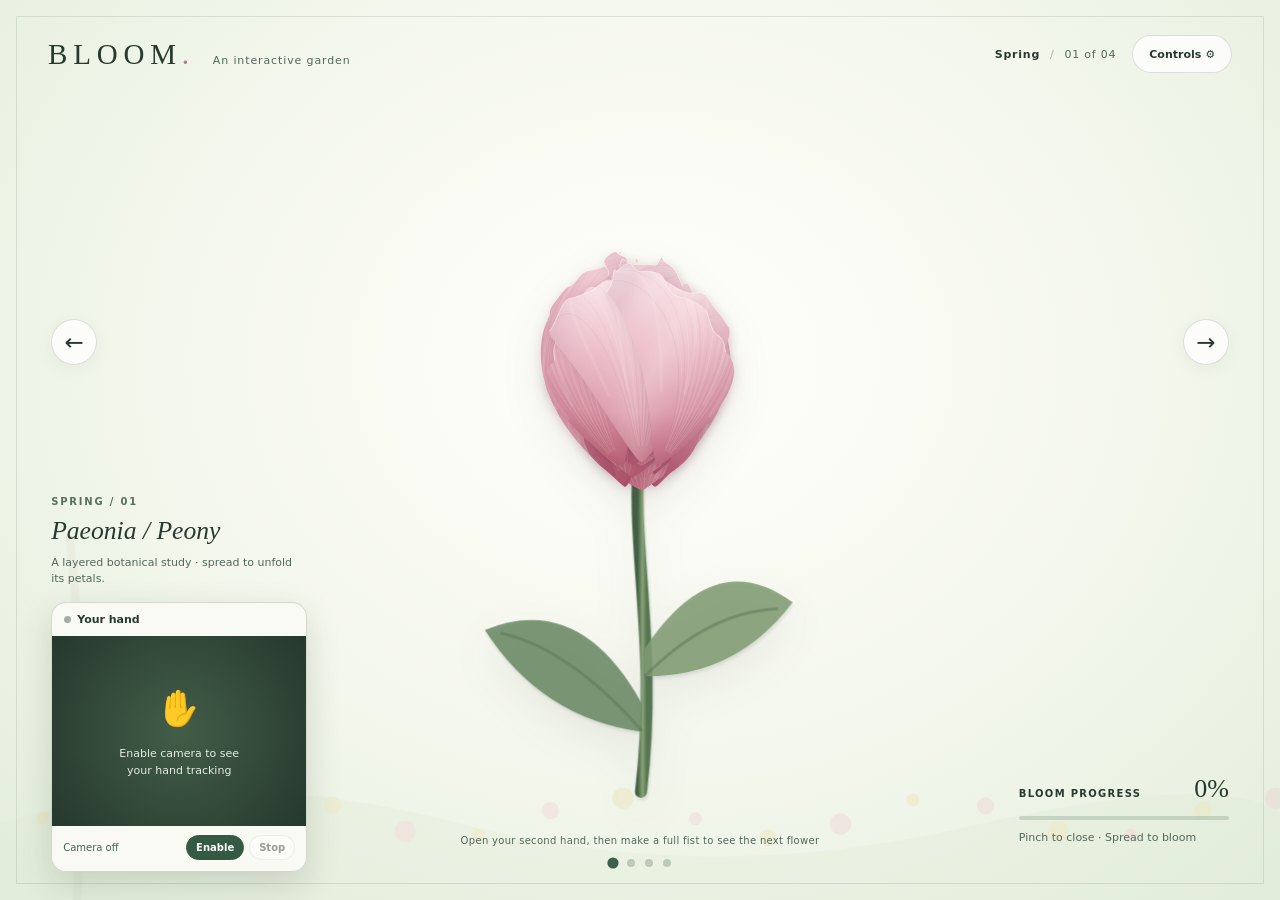
==== index.html @ 8f9ed09a "Initial commit: Bloom gesture garden" ====
<!doctype html>
<html lang="en">
<head>
  <meta charset="utf-8">
  <meta name="viewport" content="width=device-width,initial-scale=1">
  <meta name="theme-color" content="#f6f5ee">
  <title>BLOOM — A gesture garden</title>
  <link rel="stylesheet" href="style.css">
  <script src="script.js" defer></script>
  <script src="peony3d.js" defer></script>
</head>
<body>
<main class="app">
  <section class="stage spring" id="stage" aria-label="Interactive seasonal botanical garden">
    <svg class="landscape" id="landscape" viewBox="0 0 1200 900" preserveAspectRatio="xMidYMid slice" aria-hidden="true"></svg>
    <header class="toolbar">
      <div class="identity"><div class="brand">BLOOM<span>.</span></div><span class="brand-sub">An interactive garden</span></div>
      <nav class="toolbar-actions" aria-label="Garden controls">
        <div class="garden-count" aria-live="polite"><span id="headerSeason">Spring</span><span class="count-separator" aria-hidden="true">/</span><span id="flowerCount">01 of 04</span></div>
        <button class="button button-light" id="settingsBtn" type="button" aria-expanded="false" aria-controls="settingsPanel">Controls <span aria-hidden="true">⚙</span></button>
      </nav>
    </header>

    <div class="artwork" aria-live="off">
      <svg id="greenerySvg" viewBox="0 0 1000 740" aria-hidden="true"><defs><linearGradient id="greeneryGradient" x1="0" x2="1"><stop stop-color="#425f43"/><stop offset=".55" stop-color="#8aa47a"/><stop offset="1" stop-color="#547650"/></linearGradient></defs>        <g class="stem-art" aria-hidden="true">
          <path d="M500 358 C488 458 520 572 501 730" fill="none" stroke="url(#greeneryGradient)" stroke-width="13" stroke-linecap="round"/>
          <path d="M505 575 Q580 462 665 525 Q604 606 505 605Z" fill="#819b74" opacity=".88"/>
          <path d="M502 635 Q435 513 332 555 Q393 650 501 665Z" fill="#6d8c69" opacity=".9"/>
          <path d="M505 605 Q574 535 649 532 M502 664 Q424 575 349 558" stroke="#536f52" stroke-width="3" opacity=".45" fill="none"/>
        </g></svg>
      <canvas id="tulipCanvas" aria-label="Animated botanical tulip study"></canvas>
      <svg id="flowerSvg" viewBox="0 0 1000 740" role="img" aria-label="Animated illustrated flower placeholder">
        <defs>
          <radialGradient id="petal" cx="50%" cy="72%" r="82%"><stop offset="0" stop-color="#fff9f2"/><stop offset=".43" stop-color="var(--petal-mid,#f1b6ca)"/><stop offset="1" stop-color="var(--petal-edge,#b9759c)"/></radialGradient>
          <radialGradient id="center"><stop stop-color="#fff2ba"/><stop offset=".65" stop-color="#eab76a"/><stop offset="1" stop-color="#b77e4a"/></radialGradient>
          <linearGradient id="stemGreen" x1="0" x2="1" y1="0" y2="0"><stop stop-color="#526d48"/><stop offset=".52" stop-color="#81946c"/><stop offset="1" stop-color="#435e3f"/></linearGradient>
        </defs>

        <g transform="translate(500 365) scale(1.16) translate(-500 -365)">
          <g id="petalGroup"></g>
          <g id="core"><circle cx="500" cy="365" r="27" fill="url(#center)"/><g id="stamens"></g></g>
        </g>
      </svg>
    </div>

    <nav class="flower-navigation" aria-label="Browse flowers">
      <button class="flower-arrow previous" id="prevFlower" type="button" aria-label="Previous flower">&#8592;</button>
      <button class="flower-arrow next" id="nextFlower" type="button" aria-label="Next flower">&#8594;</button>
      <div class="flower-dots" id="flowerDots" aria-label="Choose a flower"></div>
      <p class="browse-hint">Open your second hand, then make a full fist to see the next flower</p>
    </nav>
    <div class="progress" aria-live="off"><div class="progress-heading"><span>Bloom progress</span><output id="amount" for="bloomRange">35%</output></div><div class="progress-track"><div class="progress-fill" id="progressFill" style="width:35%"></div></div><p>Pinch to close · Spread to bloom</p></div>
    <div class="season-atmosphere" id="stageNote">Spring / Fresh greens, soft breezes and early blooms.</div>

    <div class="camera-dock">
    <div class="flower-label"><div class="eyebrow" id="seasonPill">Spring / 01</div><h1 id="species">Paeonia / Peony</h1><p id="caption">A botanical bloom study that responds to your hand.</p></div>
    <section class="pip" id="cameraBox" aria-label="Camera preview">
      <div class="pip-header">
        <div class="pip-title"><span class="pip-indicator" id="pipIndicator"></span> Your hand</div>
      </div>
      <div class="preview" id="preview"><video id="webcam" muted autoplay playsinline></video><canvas id="overlay" width="320" height="240" aria-hidden="true"></canvas><div class="camera-placeholder" id="cameraPlaceholder"><span class="placeholder-symbol" aria-hidden="true">✋</span><span>Enable camera to see<br>your hand tracking</span></div></div>
      <div class="pip-footer"><span class="camera-status" id="cameraStatus" role="status">Camera off</span><div class="pip-buttons"><button class="button button-dark" id="cameraBtn" type="button">Enable</button><button class="button button-light" id="stopBtn" type="button" disabled>Stop</button></div></div>
    </section>
    </div>

    <aside class="settings-panel" id="settingsPanel" hidden aria-label="Garden controls">
      <div class="settings-heading"><h2>Garden controls</h2><button type="button" id="closeSettings" class="icon-button" aria-label="Close controls">×</button></div>
      <div class="settings-section"><div class="settings-row"><label for="bloomRange">Bloom manually</label><span id="sliderValue">35%</span></div><input id="bloomRange" type="range" min="0" max="100" step="1" value="35"><div class="range-ends"><span>Closed</span><span>Fully open</span></div><p>Use the slider when the camera is off. Your hand takes over while detected.</p></div>
      <div class="settings-section"><h3>Explore the garden</h3><p>Use the left and right arrows, swipe across the flower, or scroll horizontally on a trackpad. The garden changes seasons automatically as you browse.</p><p id="flower-fact"></p></div>
      <div class="settings-section"><h3>Bloom artwork</h3><p>Four botanical studies — peony, iris, classic red rose, and gardenia. Pinch or spread to explore their layered petals.</p><p class="asset-status" id="assetStatus">Preparing the peony…</p></div>
      <div class="settings-section"><h3>Hand controls</h3><p>The camera stays in the bottom-left corner, with the flower name above it. With two hands visible, use one to bloom. Show an open palm with your other hand, then close it into a fist to advance one flower. Reopen your palm to prepare the next change.</p></div>
      <p class="settings-note">Desktop-first prototype. Webcam access is opt-in. All four flowers are stylized, gesture-controlled Canvas illustrations. The flower artwork runs locally. Hand tracking uses MediaPipe and needs internet access to load.</p>
    </aside>
  </section>
</main>
</body>
</html>
---- style.css ----
:root{--ink:#283a30;--muted:#54675b;--accent:#3c604b;--paper:#f6f5ee;--line:rgba(53,77,61,.17)}
*{box-sizing:border-box}html,body{margin:0;min-height:100%;font-family:Inter,ui-sans-serif,system-ui,-apple-system,BlinkMacSystemFont,"Segoe UI",sans-serif;color:var(--ink)}body{background:var(--paper)}button,select,input{font:inherit}button{cursor:pointer}button:focus-visible,select:focus-visible,input:focus-visible{outline:3px solid #638a6c;outline-offset:3px}button:disabled{opacity:.48;cursor:not-allowed}p{margin:0;line-height:1.5}
.app{min-height:100svh}.stage{min-height:650px;height:100svh;position:relative;overflow:hidden;isolation:isolate;transition:background .5s}.stage:before{content:"";position:absolute;inset:16px;border:1px solid rgba(72,94,74,.14);pointer-events:none;z-index:3}.stage.spring{background:radial-gradient(ellipse at 51% 40%,#fffffa 0%,#f5f7ec 54%,#e5ecdc 100%)}.stage.summer{background:radial-gradient(ellipse at 51% 40%,#fffdf4 0%,#f8eed9 57%,#f0d9b6 100%)}.stage.autumn{background:radial-gradient(ellipse at 51% 40%,#fffaf2 0%,#f6e9dc 56%,#e7d0bd 100%)}.stage.winter{background:radial-gradient(ellipse at 51% 40%,#fff 0%,#f0f6f8 56%,#dce9ef 100%)}.landscape{position:absolute;inset:0;width:100%;height:100%;pointer-events:none;opacity:.55;z-index:0}
.toolbar{position:absolute;z-index:6;top:35px;left:48px;right:48px;display:flex;align-items:center;justify-content:space-between;gap:24px}.identity{display:flex;align-items:baseline;gap:18px}.brand{font:normal 29px Georgia,serif;letter-spacing:.2em}.brand span{color:#bb7691}.brand-sub{font-size:11px;letter-spacing:.08em;color:var(--muted)}.toolbar-actions{display:flex;align-items:center;gap:9px}.control-label{font-size:10px;font-weight:700;text-transform:uppercase;letter-spacing:.14em;color:var(--muted);margin-left:8px}.toolbar select{max-width:150px;padding:9px 28px 9px 12px;border:1px solid var(--line);border-radius:999px;background:rgba(255,255,255,.73);color:var(--ink);font-size:12px}.button{border:1px solid var(--line);border-radius:999px;padding:9px 13px;font-size:11px;font-weight:650;white-space:nowrap}.button-light{background:rgba(255,255,255,.76);color:var(--ink)}.button-dark{background:#355a43;border-color:#355a43;color:white}.button:hover:not(:disabled){filter:brightness(.96)}
.artwork{position:absolute;z-index:1;inset:12% 11% 9%;pointer-events:none;filter:drop-shadow(0 17px 20px rgba(61,53,55,.08))}.artwork svg{position:absolute;inset:0;width:100%;height:100%;object-fit:contain}.flower-label{position:absolute;z-index:4;left:clamp(30px,4vw,68px);bottom:clamp(37px,6vh,78px);max-width:390px;pointer-events:none}.eyebrow{font-size:10px;letter-spacing:.18em;text-transform:uppercase;font-weight:700;color:#58705e}.flower-label h1{font:italic clamp(25px,2.7vw,40px)/1.2 Georgia,serif;margin:9px 0 8px}.flower-label p{font-size:11px;color:var(--muted);max-width:280px}.progress{position:absolute;z-index:4;right:clamp(30px,4vw,68px);bottom:clamp(40px,6vh,78px);width:210px;pointer-events:none}.progress-heading{display:flex;align-items:baseline;justify-content:space-between;gap:8px;font-size:10px;font-weight:700;text-transform:uppercase;letter-spacing:.13em}.progress-heading output{font:normal 26px Georgia,serif;letter-spacing:0}.progress-track{margin:12px 0 10px;height:4px;background:rgba(60,96,75,.2);border-radius:20px;overflow:hidden}.progress-fill{height:100%;background:#507a5c;transition:width .09s linear}.progress p{font-size:11px;color:var(--muted)}.season-atmosphere{position:absolute;z-index:2;top:105px;left:50%;transform:translateX(-50%);font-size:10px;color:var(--muted);letter-spacing:.08em;text-align:center;white-space:nowrap}
.pip{position:absolute;z-index:8;left:34px;bottom:205px;width:clamp(210px,20vw,292px);background:rgba(250,250,245,.96);border:1px solid rgba(55,81,60,.2);border-radius:15px;overflow:hidden;box-shadow:0 12px 34px rgba(38,56,43,.16);user-select:none}.pip-header{display:flex;align-items:center;justify-content:space-between;padding:10px 12px;cursor:default}.pip-title{display:flex;align-items:center;gap:6px;font-size:11px;font-weight:700}.pip-indicator{display:inline-block;width:7px;height:7px;border-radius:50%;background:#a6aea4}.pip.active .pip-indicator{background:#54a36c;box-shadow:0 0 0 3px rgba(84,163,108,.13)}.preview{position:relative;aspect-ratio:4/3;background:#26352c;overflow:hidden}.preview video,.preview canvas{position:absolute;inset:0;width:100%;height:100%;object-fit:cover;transform:scaleX(-1)}.preview canvas{z-index:2;pointer-events:none}.camera-placeholder{position:absolute;inset:0;z-index:3;display:flex;flex-direction:column;align-items:center;justify-content:center;gap:9px;color:#e3ece1;text-align:center;font-size:11px;line-height:1.6;background:radial-gradient(circle,#435d49,#25382c)}.placeholder-symbol{font-size:34px}.pip.active .camera-placeholder{display:none}.pip-footer{padding:9px 11px 11px;display:flex;align-items:center;justify-content:space-between;gap:8px}.camera-status{font-size:10px;color:#48634e;line-height:1.35;min-width:0;flex:1;overflow-wrap:anywhere}.pip-buttons{display:flex;gap:5px;align-items:center}.pip .button{font-size:10px;padding:6px 9px}
.settings-panel{position:absolute;z-index:10;top:98px;right:34px;width:min(360px,calc(100vw - 60px));max-height:calc(100svh - 125px);overflow:auto;border-radius:16px;background:rgba(252,251,247,.98);border:1px solid var(--line);box-shadow:0 16px 45px rgba(32,55,40,.18);padding:21px 22px}.settings-panel[hidden]{display:none}.settings-heading{display:flex;justify-content:space-between;align-items:center}.settings-heading h2{font:normal 24px Georgia,serif;margin:0}.icon-button{background:transparent;border:0;color:var(--ink);font-size:26px;line-height:1;padding:3px 6px}.settings-section{padding:20px 0;border-bottom:1px solid var(--line);display:grid;gap:11px}.settings-section h3,.settings-row label{margin:0;font-size:12px;font-weight:750}.settings-row{display:flex;justify-content:space-between;align-items:center}.settings-row span{font:normal 21px Georgia,serif;color:var(--accent)}.settings-section p,.settings-note{font-size:11px;line-height:1.6;color:var(--muted)}input[type=range]{width:100%;accent-color:#4d7758}.range-ends{display:flex;justify-content:space-between;font-size:10px;color:var(--muted)}.seasons,.flowers{display:grid;gap:6px}.seasons{grid-template-columns:repeat(4,1fr)}.flowers{grid-template-columns:1fr 1fr}.season-btn,.flower-btn{border:1px solid var(--line);background:#fff;border-radius:8px;padding:9px 5px;color:var(--ink);font-size:11px}.season-btn[aria-pressed=true],.flower-btn[aria-pressed=true]{border-color:#65836e;background:#e8f0e7}.flower-btn{text-align:left;padding:10px;font:normal 15px Georgia,serif}.flower-btn small{display:block;font:normal 10px system-ui;color:var(--muted);margin-top:4px}.settings-note{padding-top:16px}
@media(max-width:900px){.stage{min-height:610px}.toolbar{top:28px;left:30px;right:30px}.brand-sub,.control-label,.season-atmosphere{display:none}.artwork{inset:13% 5% 12%}.pip{width:205px;bottom:172px;left:25px}.progress{width:170px;right:30px}.flower-label{left:30px}}@media(max-height:730px){.pip{bottom:145px;width:210px}.flower-label,.progress{bottom:38px}.artwork{inset:15% 9% 11%}}@media(prefers-reduced-motion:reduce){*,*:before,*:after{transition:none!important;animation:none!important}}

/* v0.4: keep the entire flower in view, with breathing room around the petals. */
.artwork{inset:13% 10% 11%;}
.artwork svg{overflow:visible}
/* The flower's SVG transform is intentionally 1.16x instead of 1.62x:
   its fully-open petals fit inside the viewBox at 100% bloom. */

/* The header controls share a common baseline and have consistent spacing. */
.toolbar{align-items:center;gap:24px}
.toolbar-actions{display:flex;align-items:center;gap:16px;flex-shrink:0}
.nav-field{display:flex;align-items:center;gap:9px;min-height:38px}
.nav-field .control-label{margin:0;line-height:1}
.toolbar select{width:118px;max-width:none;min-height:38px;padding:8px 30px 8px 14px}
#settingsBtn{min-height:38px;padding:9px 16px}

/* The season is represented through the background palette; no floating
   description over the petals. Season context remains in the control panel. */
.season-atmosphere{display:none}

/* Slightly clearer seasonal atmosphere, while leaving the flower in focus. */
.stage.spring{background:radial-gradient(ellipse at 51% 40%,#fffffb 0%,#f4f7ed 52%,#e3eedc 100%)}
.stage.summer{background:radial-gradient(ellipse at 51% 40%,#fffdf6 0%,#faefd9 52%,#efd6a7 100%)}
.stage.autumn{background:radial-gradient(ellipse at 51% 40%,#fffaf5 0%,#f4e8dc 50%,#e5c7b5 100%)}
.stage.winter{background:radial-gradient(ellipse at 51% 40%,#fff 0%,#eef5f9 51%,#d4e5ed 100%)}

@media(max-width:900px){
  .toolbar-actions{gap:9px}
  .nav-field{gap:5px}
  .toolbar select{width:105px}
  .artwork{inset:16% 5% 12%}
}
@media(max-height:730px){.artwork{inset:17% 10% 13%}}

/* v0.5 — one continuous flower gallery; season changes automatically. */
.garden-count{display:flex;align-items:center;gap:10px;color:var(--muted);font-size:11px;letter-spacing:.07em;white-space:nowrap}
#headerSeason{font-weight:700;color:var(--ink)}.count-separator{color:#a0afa3}
.flower-navigation{position:absolute;inset:0;z-index:5;pointer-events:none}
.flower-arrow{position:absolute;top:48%;transform:translateY(-50%);width:46px;height:46px;border-radius:50%;border:1px solid var(--line);background:rgba(255,255,255,.78);color:var(--ink);font-size:23px;line-height:1;display:grid;place-items:center;pointer-events:auto;box-shadow:0 4px 18px rgba(41,56,42,.05);transition:background .2s,transform .2s}
.flower-arrow:hover{background:#fff;transform:translateY(-50%) scale(1.06)}
.flower-arrow.previous{left:clamp(22px,4vw,64px)}.flower-arrow.next{right:clamp(22px,4vw,64px)}
.flower-dots{position:absolute;bottom:33px;left:50%;transform:translateX(-50%);display:flex;align-items:center;gap:10px;pointer-events:auto}
.flower-dot{width:8px;height:8px;padding:0;border:0;border-radius:50%;background:rgba(62,94,71,.26);transition:background .2s,transform .2s}
.flower-dot[aria-current=true]{background:#3c604b;transform:scale(1.4)}.flower-dot:hover{background:#56755d}
.browse-hint{position:absolute;bottom:52px;left:50%;transform:translateX(-50%);color:var(--muted);font-size:10px;white-space:nowrap;letter-spacing:.03em}
.artwork{pointer-events:auto;touch-action:pan-y;cursor:grab}.artwork:active{cursor:grabbing}.artwork svg{pointer-events:none}
@media(max-width:900px){.flower-arrow{width:36px;height:36px;font-size:19px}.flower-arrow.previous{left:18px}.flower-arrow.next{right:18px}.browse-hint{display:none}}

/* v0.6: tulip canvas is an overlay, not an additional page panel. */
.artwork #tulipCanvas{position:absolute;inset:0;width:100%;height:100%;display:none;pointer-events:none;object-fit:contain}

/* Keep gallery arrows clear of the default bottom-left camera panel. */
.flower-arrow{top:38%}

/* Canvas peony shares the existing artwork area and preserves swipe gestures. */
.artwork #peonyCanvas{position:absolute;inset:0;width:100%;height:100%;display:none;pointer-events:none}

/* Shared botanical stem: visible behind all flower renderers. */
.artwork #greenerySvg{position:absolute;inset:0;width:100%;height:100%;pointer-events:none;overflow:visible;z-index:0}
.artwork #flowerSvg,.artwork #tulipCanvas,.artwork #peonyCanvas{z-index:1}
.artwork #greenerySvg .stem-art{filter:drop-shadow(1px 3px 2px rgba(42,72,48,.12))}

/* Keep the preview and its flower label together, clear of one another. */
.camera-dock{position:absolute;z-index:8;left:clamp(24px,4vw,64px);bottom:28px;width:clamp(230px,20vw,300px);display:grid;gap:14px}
.camera-dock .flower-label{position:static;max-width:none;width:100%;min-width:0}
.camera-dock .flower-label h1{font-size:clamp(22px,2vw,30px);overflow-wrap:break-word}
.camera-dock .pip{position:relative;inset:auto;width:100%;max-width:none;resize:none}
@media(max-width:900px){.camera-dock{left:24px;width:220px}.camera-dock .flower-label h1{font-size:22px}}
@media(max-height:730px){.stage{min-height:700px}.camera-dock{width:210px;bottom:26px;gap:12px}.camera-dock .flower-label h1{font-size:21px}}
/* Narrow screens reserve separate vertical space for artwork, camera and progress. */
@media(max-width:640px){
 .stage{min-height:1000px}
 .artwork{inset:110px 5% auto;height:340px}
 .camera-dock{left:24px;bottom:130px;width:230px;max-width:calc(100% - 48px)}
 .progress{left:24px;right:24px;bottom:55px;width:auto}
 .flower-dots{bottom:26px}
}
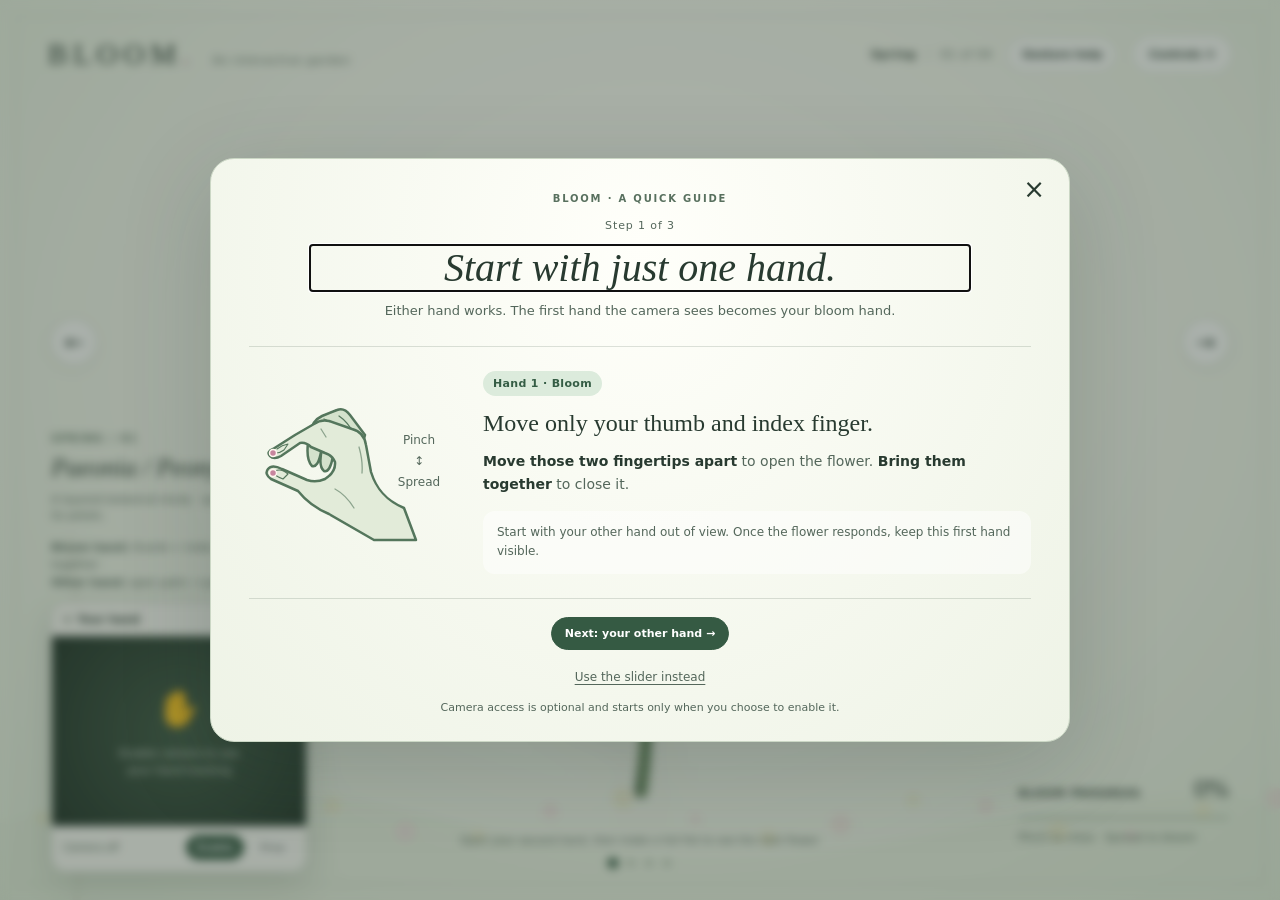
==== commit 35fe272b: "added an instruction overlay" ====
--- a/index.html
+++ b/index.html
@@ -8,6 +8,7 @@
   <link rel="stylesheet" href="style.css">
   <script src="script.js" defer></script>
   <script src="peony3d.js" defer></script>
+  <script src="welcome.js" defer></script>
 </head>
 <body>
 <main class="app">
@@ -17,6 +18,7 @@
       <div class="identity"><div class="brand">BLOOM<span>.</span></div><span class="brand-sub">An interactive garden</span></div>
       <nav class="toolbar-actions" aria-label="Garden controls">
         <div class="garden-count" aria-live="polite"><span id="headerSeason">Spring</span><span class="count-separator" aria-hidden="true">/</span><span id="flowerCount">01 of 04</span></div>
+        <button class="button button-light" id="gestureHelp" type="button">Gesture help</button>
         <button class="button button-light" id="settingsBtn" type="button" aria-expanded="false" aria-controls="settingsPanel">Controls <span aria-hidden="true">⚙</span></button>
       </nav>
     </header>
@@ -54,6 +56,7 @@
 
     <div class="camera-dock">
     <div class="flower-label"><div class="eyebrow" id="seasonPill">Spring / 01</div><h1 id="species">Paeonia / Peony</h1><p id="caption">A botanical bloom study that responds to your hand.</p></div>
+    <p class="camera-gesture-hint"><strong>Bloom hand:</strong> thumb + index apart ↔ together<br><strong>Other hand:</strong> open palm → pause → full fist</p>
     <section class="pip" id="cameraBox" aria-label="Camera preview">
       <div class="pip-header">
         <div class="pip-title"><span class="pip-indicator" id="pipIndicator"></span> Your hand</div>
@@ -73,5 +76,106 @@
     </aside>
   </section>
 </main>
+<dialog id="gestureGuide" class="gesture-guide" aria-labelledby="guideTitle">
+  <button class="icon-button guide-close" id="closeGuide" type="button" aria-label="Skip gesture tutorial">×</button>
+  <div class="guide-heading">
+    <p class="eyebrow">BLOOM · A quick guide</p>
+    <p class="guide-progress" id="guideProgress" aria-live="polite">Step 1 of 3</p>
+    <h2 id="guideTitle" tabindex="-1">Start with just one hand.</h2>
+    <p id="guideIntro">Either hand works. The first hand the camera sees becomes your bloom hand.</p>
+  </div>
+  <section class="guide-step" data-guide-step="0">
+    <div class="guide-demonstration"><svg class="gesture-drawing pinch-drawing" viewBox="0 0 210 145" aria-hidden="true">
+        <g class="hand-lines">
+          <!-- Curled fingers sit behind the index, as in the reference. -->
+          <path d="M61 35 Q62 21 73 16 L88 10 Q95 7 101 15 L116 35 L111 54 Z" fill="#d4e2cc"/>
+          <path d="M75 19 Q84 22 90 31 M90 16 Q99 22 105 34" fill="none" stroke-width="1.3"/>
+          <path d="M59 43 Q57 60 63 66 Q69 68 72 52 L73 49 Q69 66 75 71 Q81 73 84 56 L85 43 Z" fill="#d4e2cc"/>
+          <!-- One continuous contour keeps the fingers attached to the palm. -->
+          <path class="pinch-outline" d="M155 108 C136 100 127 88 122 72 L117 45 Q115 32 103 29 L80 21 Q72 19 65 24 L46 35 L24 49 Q17 52 21 56 Q25 60 32 56 L51 43 Q57 42 62 47 L76 53 Q83 55 86 62 Q87 72 76 79 Q67 83 58 80 L33 69 Q23 64 19 69 Q15 74 22 79 L49 91 Q61 106 80 114 L125 140 L167 140 Z"/>
+          <path d="M110 47 Q114 61 113 73 M86 89 Q97 95 105 108 M72 29 L77 37" fill="none" stroke-width="1.3" opacity=".6"/>
+          <g class="bloom-index">
+            <path d="M28 49 Q33 45 39 44 L35 50 Q31 53 27 53" fill="none" stroke-width="1.1"/>
+            <circle cx="24" cy="53" r="3.5" class="finger-tip"/>
+          </g>
+          <g class="bloom-thumb">
+            <path d="M26 71 Q32 68 39 74 L34 79 Q29 77 26 75 Z" fill="none" stroke-width="1.1"/>
+            <circle cx="24" cy="73" r="3.5" class="finger-tip"/>
+          </g>
+        </g>
+        <text x="170" y="44" text-anchor="middle">Pinch</text>
+        <text x="170" y="65" text-anchor="middle">↕</text>
+        <text x="170" y="86" text-anchor="middle">Spread</text>
+      </svg></div>
+    <div class="guide-explanation">
+      <span class="hand-role bloom-role">Hand 1 · Bloom</span>
+      <h3>Move only your thumb and index finger.</h3>
+      <p><strong>Move those two fingertips apart</strong> to open the flower. <strong>Bring them together</strong> to close it.</p>
+      <p class="guide-tip">Start with your other hand out of view. Once the flower responds, keep this first hand visible.</p>
+    </div>
+  </section>
+  <section class="guide-step" data-guide-step="1" hidden>
+    <div class="guide-demonstration"><svg class="gesture-drawing" viewBox="0 0 210 130" aria-hidden="true">
+        <g class="hand-lines switch-open"><path d="M37 100 L24 80 L15 64 Q10 54 18 52 L35 67 L31 32 Q30 23 36 23 Q42 23 43 31 L46 54 L46 19 Q46 10 52 10 Q59 10 59 19 L60 53 L63 25 Q64 17 70 20 Q76 22 74 30 L72 58 L79 39 Q82 32 87 36 Q91 39 88 46 L79 85 L71 100 Z"/></g>
+        <path d="M100 61 H124 M118 55 L124 61 L118 67" class="gesture-arrow"/>
+        <g class="hand-lines switch-fist"><path d="M149 100 L140 79 L139 55 Q139 46 146 46 L150 46 Q150 39 158 40 L163 42 Q168 36 175 43 Q183 40 189 48 L193 68 Q196 84 184 100 Z M141 62 Q150 56 162 62 L176 70 Q181 76 175 80 L155 76 M151 47 L153 59 M164 44 L166 61 M177 46 L179 63"/></g>
+        <text x="54" y="121" text-anchor="middle">Open palm</text><text x="169" y="121" text-anchor="middle">Full fist</text>
+      </svg></div>
+    <div class="guide-explanation">
+      <span class="hand-role switch-role">Hand 2 · Switch flowers</span>
+      <h3>Open palm → full fist.</h3>
+      <ol class="switch-instructions">
+        <li>Bring your <strong>other hand</strong> into view, keeping your bloom hand visible.</li>
+        <li>Face the camera with <strong>all five fingers spread</strong>. Pause briefly.</li>
+        <li><strong>Close all five fingers into a fist</strong> to move to the next flower.</li>
+      </ol>
+      <p class="guide-tip"><strong>Open that hand again before each switch.</strong> Holding a fist won’t keep changing flowers. A thumb/index pinch is for blooming, not switching.</p>
+    </div>
+  </section>
+  <section class="guide-step guide-together" data-guide-step="2" hidden>
+    <div class="two-hand-demo">
+      <div class="hand-demo bloom-demo"><span class="hand-role bloom-role">Hand 1 · Keep blooming</span><svg class="gesture-drawing pinch-drawing" viewBox="0 0 210 145" aria-hidden="true">
+        <g class="hand-lines">
+          <!-- Curled fingers sit behind the index, as in the reference. -->
+          <path d="M61 35 Q62 21 73 16 L88 10 Q95 7 101 15 L116 35 L111 54 Z" fill="#d4e2cc"/>
+          <path d="M75 19 Q84 22 90 31 M90 16 Q99 22 105 34" fill="none" stroke-width="1.3"/>
+          <path d="M59 43 Q57 60 63 66 Q69 68 72 52 L73 49 Q69 66 75 71 Q81 73 84 56 L85 43 Z" fill="#d4e2cc"/>
+          <!-- One continuous contour keeps the fingers attached to the palm. -->
+          <path class="pinch-outline" d="M155 108 C136 100 127 88 122 72 L117 45 Q115 32 103 29 L80 21 Q72 19 65 24 L46 35 L24 49 Q17 52 21 56 Q25 60 32 56 L51 43 Q57 42 62 47 L76 53 Q83 55 86 62 Q87 72 76 79 Q67 83 58 80 L33 69 Q23 64 19 69 Q15 74 22 79 L49 91 Q61 106 80 114 L125 140 L167 140 Z"/>
+          <path d="M110 47 Q114 61 113 73 M86 89 Q97 95 105 108 M72 29 L77 37" fill="none" stroke-width="1.3" opacity=".6"/>
+          <g class="bloom-index">
+            <path d="M28 49 Q33 45 39 44 L35 50 Q31 53 27 53" fill="none" stroke-width="1.1"/>
+            <circle cx="24" cy="53" r="3.5" class="finger-tip"/>
+          </g>
+          <g class="bloom-thumb">
+            <path d="M26 71 Q32 68 39 74 L34 79 Q29 77 26 75 Z" fill="none" stroke-width="1.1"/>
+            <circle cx="24" cy="73" r="3.5" class="finger-tip"/>
+          </g>
+        </g>
+        <text x="170" y="44" text-anchor="middle">Pinch</text>
+        <text x="170" y="65" text-anchor="middle">↕</text>
+        <text x="170" y="86" text-anchor="middle">Spread</text>
+      </svg><p>Thumb + index apart ↔ together</p></div>
+      <div class="hand-demo switch-demo"><span class="hand-role switch-role">Hand 2 · Switch when ready</span><svg class="gesture-drawing" viewBox="0 0 210 130" aria-hidden="true">
+        <g class="hand-lines switch-open"><path d="M37 100 L24 80 L15 64 Q10 54 18 52 L35 67 L31 32 Q30 23 36 23 Q42 23 43 31 L46 54 L46 19 Q46 10 52 10 Q59 10 59 19 L60 53 L63 25 Q64 17 70 20 Q76 22 74 30 L72 58 L79 39 Q82 32 87 36 Q91 39 88 46 L79 85 L71 100 Z"/></g>
+        <path d="M100 61 H124 M118 55 L124 61 L118 67" class="gesture-arrow"/>
+        <g class="hand-lines switch-fist"><path d="M149 100 L140 79 L139 55 Q139 46 146 46 L150 46 Q150 39 158 40 L163 42 Q168 36 175 43 Q183 40 189 48 L193 68 Q196 84 184 100 Z M141 62 Q150 56 162 62 L176 70 Q181 76 175 80 L155 76 M151 47 L153 59 M164 44 L166 61 M177 46 L179 63"/></g>
+        <text x="54" y="121" text-anchor="middle">Open palm</text><text x="169" y="121" text-anchor="middle">Full fist</text>
+      </svg><p>Open palm → pause → full fist</p></div>
+    </div>
+    <p class="together-instruction"><strong>Keep both hands visible.</strong> Your first hand keeps controlling the petals while your other hand changes the flower.</p>
+    <p class="guide-tip">There’s no need to move both hands at exactly the same moment. You can hold your bloom hand steady while switching. Reopen your switching hand to prepare the next change.</p>
+  </section>
+  <footer class="guide-footer">
+    <div class="guide-navigation">
+      <button class="button button-light" id="guideBack" type="button" hidden>Back</button>
+      <button class="button button-dark" id="guideNext" type="button">Next: your other hand →</button>
+    </div>
+    <button class="guide-manual" id="guideManual" type="button">Use the slider instead</button>
+    <p id="guideCameraNote">Camera access is optional and starts only when you choose to enable it.</p>
+  </footer>
+</dialog>
+
+
 </body>
 </html>
--- a/style.css
+++ b/style.css
@@ -69,10 +69,15 @@
 .artwork #greenerySvg .stem-art{filter:drop-shadow(1px 3px 2px rgba(42,72,48,.12))}
 
 /* Keep the preview and its flower label together, clear of one another. */
-.camera-dock{position:absolute;z-index:8;left:clamp(24px,4vw,64px);bottom:28px;width:clamp(230px,20vw,300px);display:grid;gap:14px}
+/* Reserve space below the arrows (38% + their radius + a clear gap). */
+.camera-dock{position:absolute;z-index:8;left:clamp(24px,4vw,64px);top:calc(38% + 40px);bottom:28px;width:clamp(230px,20vw,300px);display:grid;grid-template-rows:auto auto minmax(0,auto);align-content:end;gap:14px}
 .camera-dock .flower-label{position:static;max-width:none;width:100%;min-width:0}
 .camera-dock .flower-label h1{font-size:clamp(22px,2vw,30px);overflow-wrap:break-word}
-.camera-dock .pip{position:relative;inset:auto;width:100%;max-width:none;resize:none}
+.camera-dock .pip{position:relative;inset:auto;width:100%;max-width:none;resize:none;min-height:0;display:flex;flex-direction:column}
+.camera-dock .pip-header,.camera-dock .pip-footer{flex:none}
+.camera-dock .preview{flex:1 1 auto;min-height:0}
+/* Preserve the full camera frame and aligned landmarks if the preview shrinks. */
+.camera-dock .preview video,.camera-dock .preview canvas{object-fit:contain}
 @media(max-width:900px){.camera-dock{left:24px;width:220px}.camera-dock .flower-label h1{font-size:22px}}
 @media(max-height:730px){.stage{min-height:700px}.camera-dock{width:210px;bottom:26px;gap:12px}.camera-dock .flower-label h1{font-size:21px}}
 /* Narrow screens reserve separate vertical space for artwork, camera and progress. */
@@ -83,3 +88,73 @@
  .progress{left:24px;right:24px;bottom:55px;width:auto}
  .flower-dots{bottom:26px}
 }
+
+
+/* Guided onboarding, with distinct roles for the two hands. */
+.bloom-guide-open{overflow:hidden}
+.gesture-guide{width:min(860px,calc(100vw - 40px));max-height:calc(100svh - 40px);margin:auto;padding:32px 38px 24px;border:1px solid #cbd7c5;border-radius:24px;background:radial-gradient(ellipse at 50% 15%,#fffffa,#eef3e6);color:var(--ink);box-shadow:0 24px 90px #263c3033;overflow:auto}
+.gesture-guide::backdrop{background:rgba(37,54,42,.38);backdrop-filter:blur(5px)}
+.guide-close{position:absolute;right:18px;top:14px}
+.guide-heading{text-align:center;max-width:660px;margin:0 auto 26px}
+.guide-progress{font-size:11px;color:var(--muted);margin-top:12px;letter-spacing:.08em}
+.guide-heading h2{font:italic clamp(28px,3.5vw,40px)/1.15 Georgia,serif;margin:10px 0}
+.guide-heading>p:last-child{font-size:13px;color:var(--muted)}
+.guide-step{display:grid;grid-template-columns:210px 1fr;gap:24px;align-items:center;border-top:1px solid var(--line);padding-top:24px}
+.guide-step[hidden],.guide-navigation button[hidden]{display:none}
+.guide-demonstration{padding:16px 0}
+.gesture-drawing{display:block;width:100%;height:auto;overflow:visible}
+.guide-explanation h3{font:normal 24px/1.25 Georgia,serif;margin:12px 0}
+.guide-explanation p,.switch-instructions{font-size:14px;line-height:1.65;color:var(--muted)}
+.guide-step strong{font-weight:650;color:var(--ink)}
+.hand-role{display:inline-block;padding:6px 10px;border-radius:999px;font-size:11px;letter-spacing:.03em;font-weight:650}
+.bloom-role{background:#dcebdc;color:#355d45}.switch-role{background:#f5e2d5;color:#805744}
+.guide-tip{font-size:12px!important;line-height:1.65;color:var(--muted);margin-top:14px;padding:12px 14px;border-radius:12px;background:#ffffff80}
+.switch-instructions{padding-left:20px;margin:0}.switch-instructions li+li{margin-top:8px}
+.guide-together{display:block}
+.two-hand-demo{display:grid;grid-template-columns:1fr 1fr;gap:16px}
+.hand-demo{min-width:0;text-align:center;padding:14px;border:1px solid var(--line);border-radius:18px}
+.bloom-demo{background:#eaf1e580}.switch-demo{background:#f8eee580}
+.hand-demo .gesture-drawing{max-width:190px;margin:12px auto}
+.hand-demo p{font-size:12px;color:var(--muted)}
+.together-instruction{text-align:center;font-size:14px;color:var(--muted);margin-top:18px}
+.guide-footer{margin-top:24px;padding-top:18px;border-top:1px solid var(--line);text-align:center}
+.guide-navigation{display:flex;justify-content:center;gap:10px}
+.guide-manual{display:block;margin:14px auto 0;border:0;background:none;color:var(--muted);font-size:12px;text-decoration:underline;text-underline-offset:3px;padding:6px}
+.guide-footer>p{font-size:11px;color:var(--muted);margin-top:10px}
+.hand-lines{fill:#e2ebd9;stroke:#54765c;stroke-width:2.5;stroke-linecap:round;stroke-linejoin:round}
+.finger-tip{fill:#c7869e;stroke:#fff8ef;stroke-width:1.5}
+.gesture-arrow{fill:none;stroke:#98ab90;stroke-width:2;stroke-linecap:round;stroke-linejoin:round}
+.gesture-drawing text{font:12px system-ui,sans-serif;fill:#54675b}
+.bloom-index{animation:illustrate-index 4s ease-in-out infinite}
+.bloom-thumb{animation:illustrate-thumb 4s ease-in-out infinite}
+.switch-open{animation:illustrate-open 4s ease-in-out infinite}
+.switch-fist{animation:illustrate-fist 4s ease-in-out infinite}
+@keyframes illustrate-index{0%,20%,100%{transform:translateY(7px)}50%,70%{transform:translateY(0)}}
+@keyframes illustrate-thumb{0%,20%,100%{transform:translateY(-6px)}50%,70%{transform:translateY(0)}}
+@keyframes illustrate-open{0%,20%,100%{opacity:1}50%,75%{opacity:.35}}
+@keyframes illustrate-fist{0%,20%,100%{opacity:.35}50%,75%{opacity:1}}
+.camera-gesture-hint{font-size:11px;line-height:1.6;color:var(--muted);margin-bottom:-4px}
+.toolbar-actions{flex-wrap:wrap;justify-content:flex-end}
+@media(max-width:900px){.toolbar .garden-count{width:100%;justify-content:flex-end}}
+@media(max-width:600px){
+ .gesture-guide{width:calc(100vw - 20px);max-height:calc(100svh - 20px);padding:30px 20px 20px}
+ .guide-step{grid-template-columns:1fr;gap:12px;padding-top:16px}
+ .guide-demonstration{width:170px;justify-self:center;padding:0}
+ .guide-heading{margin-bottom:18px}.guide-explanation h3{font-size:22px}
+ .two-hand-demo{gap:8px}.hand-demo{padding:10px 6px}.hand-role{padding:6px;font-size:10px}
+ .toolbar{gap:10px}.toolbar-actions{gap:6px;max-width:240px}
+ .toolbar-actions .button{font-size:10px;padding:7px 9px}
+}
+@media(prefers-reduced-motion:reduce){.gesture-drawing g,.pinch-outline{animation:none!important;opacity:1}}
+
+/* A continuous, reference-inspired silhouette bends into the pinch. */
+.pinch-outline{animation:illustrate-pinch 4s ease-in-out infinite}
+@keyframes illustrate-pinch{0%,20%,100%{d:path("M155 108 C136 100 127 88 122 72 L117 45 Q115 32 103 29 L80 21 Q72 19 65 24 L46 40 L24 55 Q17 58 21 62 Q25 66 32 61 L51 49 Q57 47 62 50 L76 55 Q83 57 86 62 Q87 69 76 73 Q67 76 58 72 L33 66 Q23 61 19 66 Q15 71 22 75 L49 84 Q61 106 80 114 L125 140 L167 140 Z")}50%,70%{d:path("M155 108 C136 100 127 88 122 72 L117 45 Q115 32 103 29 L80 21 Q72 19 65 24 L46 35 L24 49 Q17 52 21 56 Q25 60 32 56 L51 43 Q57 42 62 47 L76 53 Q83 55 86 62 Q87 72 76 79 Q67 83 58 80 L33 69 Q23 64 19 69 Q15 74 22 79 L49 91 Q61 106 80 114 L125 140 L167 140 Z")}}
+
+/* Compact flower copy on shorter windows without crossing the arrow row. */
+@media(max-height:850px){
+ .camera-dock{gap:10px}
+ .camera-dock .flower-label h1{font-size:20px;line-height:1.2;margin:6px 0}
+ .camera-dock .flower-label p{font-size:10.5px;line-height:1.4}
+ .camera-dock .camera-gesture-hint{font-size:10.5px;line-height:1.5}
+}
